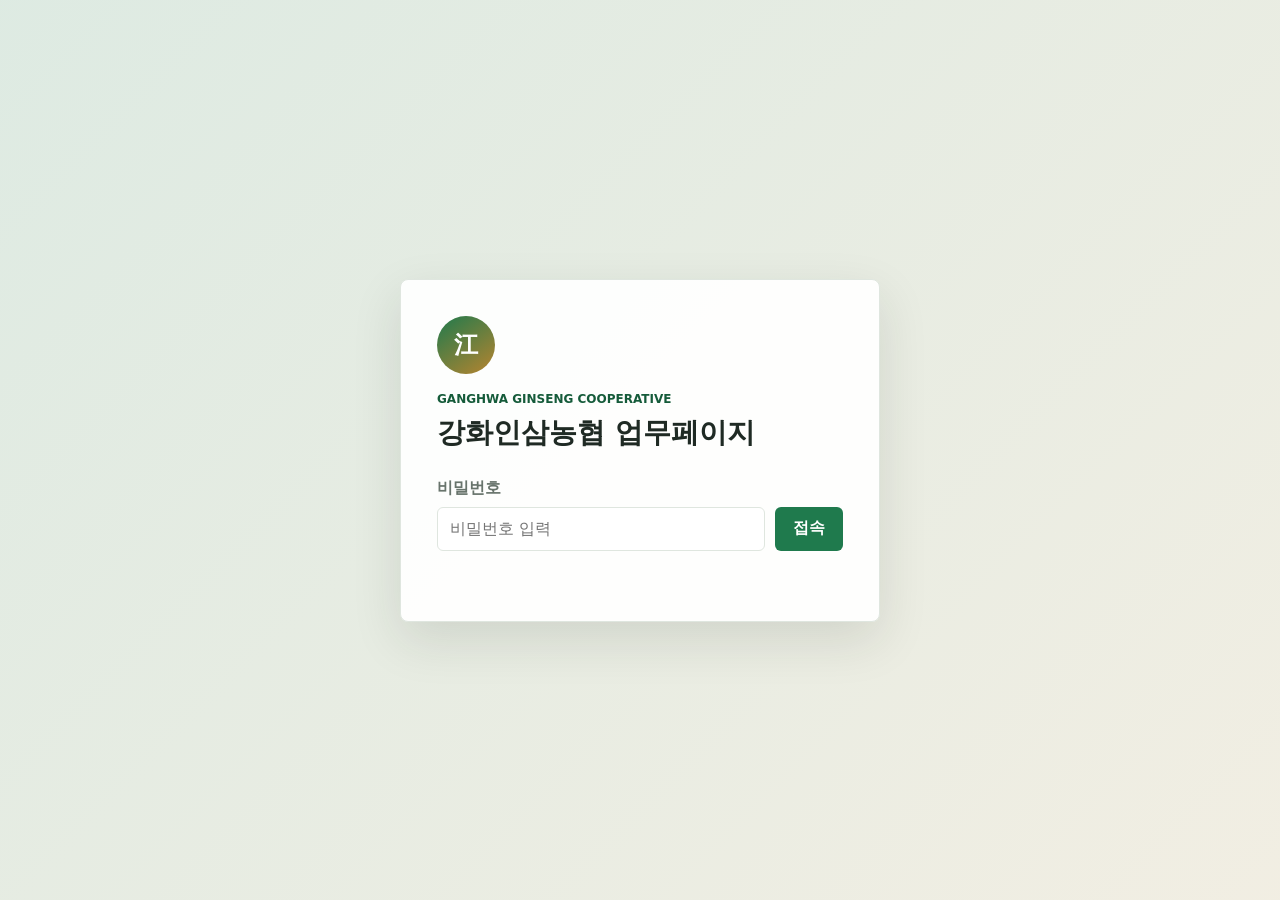
==== office/index.html @ 60619106 "Add ginseng information page" ====
<!doctype html>
<html lang="ko">
<head>
  <meta charset="utf-8">
  <meta name="viewport" content="width=device-width, initial-scale=1">
  <title>강화인삼농협 업무페이지</title>
  <link rel="stylesheet" href="styles.css">
</head>
<body>
  <main class="app-shell">
    <section id="loginScreen" class="login-screen" aria-labelledby="loginTitle">
      <div class="login-panel">
        <div class="brand-mark" aria-hidden="true">江</div>
        <p class="eyebrow">Ganghwa Ginseng Cooperative</p>
        <h1 id="loginTitle">강화인삼농협 업무페이지</h1>
        <form id="loginForm" class="login-form">
          <label for="passwordInput">비밀번호</label>
          <div class="password-row">
            <input id="passwordInput" type="password" autocomplete="current-password" placeholder="비밀번호 입력">
            <button type="submit">접속</button>
          </div>
          <p id="loginMessage" class="form-message" role="status"></p>
        </form>
      </div>
    </section>

    <section id="workspace" class="workspace" hidden>
      <aside class="sidebar">
        <div>
          <p class="eyebrow">업무 대시보드</p>
          <h2>강화인삼농협</h2>
        </div>
        <nav class="menu" aria-label="업무 메뉴">
          <button class="menu-button active" data-view="inventoryView" type="button">재고관리</button>
          <button class="menu-button" data-view="scheduleView" type="button">일정관리</button>
          <button class="menu-button" data-view="priceView" type="button">가격표</button>
          <button class="menu-button" data-view="ginsengInfoView" type="button">인삼정보</button>
          <button class="menu-button" data-view="marketView" type="button">인삼시세표</button>
        </nav>
        <button id="logoutButton" class="ghost-button" type="button">로그아웃</button>
      </aside>

      <section class="content">
        <header class="topbar">
          <div>
            <p class="eyebrow">오늘 업무</p>
            <h1 id="viewTitle">재고관리</h1>
          </div>
          <div class="status-chip" id="todayStamp"></div>
        </header>

        <section id="inventoryView" class="view active-view">
          <div class="section-head">
            <div>
              <h2>재고 현황</h2>
              <p>품목, 규격, 수량, 보관 위치를 빠르게 기록합니다.</p>
            </div>
            <button id="addInventoryButton" class="primary-button" type="button">추가</button>
          </div>
          <form id="inventoryForm" class="entry-grid">
            <input name="item" placeholder="품목명" required>
            <input name="grade" placeholder="규격/등급" required>
            <input name="quantity" type="number" min="0" step="1" placeholder="수량" required>
            <input name="location" placeholder="보관 위치">
          </form>
          <div class="table-wrap">
            <table>
              <thead>
                <tr><th>품목</th><th>규격</th><th>수량</th><th>위치</th><th></th></tr>
              </thead>
              <tbody id="inventoryRows"></tbody>
            </table>
          </div>
        </section>

        <section id="scheduleView" class="view">
          <div class="section-head">
            <div>
              <h2>일정관리</h2>
              <p>수매, 회의, 출고, 점검 일정을 한곳에 정리합니다.</p>
            </div>
            <button id="addScheduleButton" class="primary-button" type="button">추가</button>
          </div>
          <form id="scheduleForm" class="entry-grid schedule-grid">
            <input name="date" type="date" required>
            <input name="time" type="time">
            <input name="title" placeholder="일정명" required>
            <input name="owner" placeholder="담당자">
          </form>
          <div id="scheduleList" class="schedule-list"></div>
        </section>

        <section id="priceView" class="view">
          <div class="section-head">
            <div>
              <h2>가격표</h2>
              <p>매장 안내용 판매 가격을 관리합니다.</p>
            </div>
            <button id="addPriceButton" class="primary-button" type="button">추가</button>
          </div>
          <form id="priceForm" class="entry-grid">
            <input name="name" placeholder="상품명" required>
            <input name="unit" placeholder="단위" required>
            <input name="price" type="number" min="0" step="100" placeholder="가격" required>
            <input name="memo" placeholder="비고">
          </form>
          <div class="table-wrap">
            <table>
              <thead>
                <tr><th>상품</th><th>단위</th><th>가격</th><th>비고</th><th></th></tr>
              </thead>
              <tbody id="priceRows"></tbody>
            </table>
          </div>
        </section>

        <section id="marketView" class="view">
          <div class="section-head">
            <div>
              <h2>인삼시세표</h2>
              <p>인삼통 사이트 기준으로 매일 오전 8시 이후 갱신을 시도합니다.</p>
            </div>
            <button id="refreshMarketButton" class="primary-button" type="button">새로고침</button>
          </div>
          <div class="market-summary">
            <div>
              <span>최근 갱신</span>
              <strong id="marketUpdatedAt">-</strong>
            </div>
            <div>
              <span>다음 자동 갱신</span>
              <strong id="nextRefreshAt">-</strong>
            </div>
            <a class="external-link" href="https://insamtong.kr/" target="_blank" rel="noreferrer">인삼통 열기</a>
          </div>
          <div id="marketMessage" class="notice"></div>
          <div class="table-wrap">
            <table>
              <thead>
                <tr><th>구분</th><th>시세</th><th>출처</th></tr>
              </thead>
              <tbody id="marketRows"></tbody>
            </table>
          </div>
        </section>

        <section id="ginsengInfoView" class="view">
          <div class="section-head">
            <div>
              <h2>인삼정보</h2>
              <p>강화 인삼을 안내할 때 바로 참고할 수 있는 기본 정보입니다.</p>
            </div>
          </div>
          <div class="info-hero">
            <div>
              <span>Ganghwa Ginseng</span>
              <strong>강화 인삼은 서늘한 해풍과 배수가 좋은 토양 환경에서 재배되어 조직이 단단하고 향이 진한 편입니다.</strong>
            </div>
          </div>
          <div class="info-grid">
            <article class="info-card">
              <h3>인삼이란</h3>
              <p>인삼은 오랜 기간 뿌리를 키워 수확하는 약용 작물입니다. 사포닌 성분으로 알려진 진세노사이드를 포함하며, 선물용과 건강식품 원료로 널리 사용됩니다.</p>
            </article>
            <article class="info-card">
              <h3>주요 구분</h3>
              <p>밭에서 수확한 생뿌리는 수삼, 껍질을 벗기거나 말린 것은 백삼, 찌고 말리는 과정을 거친 것은 홍삼으로 구분합니다.</p>
            </article>
            <article class="info-card">
              <h3>보관 방법</h3>
              <p>수삼은 신문지나 키친타월로 감싸 냉장 보관하고, 장기 보관이 필요하면 세척 후 물기를 제거해 냉동 보관하는 편이 좋습니다.</p>
            </article>
            <article class="info-card">
              <h3>구매 참고</h3>
              <p>크기, 모양, 잔뿌리 상태, 흠집 여부, 향을 함께 확인합니다. 용도에 따라 선물용은 외관을, 달임용은 실속과 신선도를 우선해 안내합니다.</p>
            </article>
          </div>
          <div class="info-note">
            <strong>안내 문구</strong>
            <p>건강 관련 설명은 개인 상태에 따라 달라질 수 있으므로 치료 효과처럼 단정하지 말고, 섭취 중인 약이나 질환이 있는 경우 전문가 상담을 권합니다.</p>
          </div>
        </section>
      </section>
    </section>
  </main>

  <script src="app.js"></script>
</body>
</html>
---- office/styles.css ----
:root {
  --ink: #1f2a24;
  --muted: #68746c;
  --line: #dfe6df;
  --paper: #f8faf7;
  --panel: #ffffff;
  --green: #1f7a4d;
  --green-deep: #155b3a;
  --gold: #b7842f;
  --red: #a84932;
  --shadow: 0 18px 50px rgba(31, 42, 36, 0.12);
}

* {
  box-sizing: border-box;
}

[hidden] {
  display: none !important;
}

body {
  margin: 0;
  min-height: 100vh;
  color: var(--ink);
  font-family: "Malgun Gothic", "Apple SD Gothic Neo", system-ui, sans-serif;
  background:
    linear-gradient(135deg, rgba(31, 122, 77, 0.12), rgba(183, 132, 47, 0.10)),
    var(--paper);
}

button,
input {
  font: inherit;
}

button {
  cursor: pointer;
}

.app-shell {
  min-height: 100vh;
}

.login-screen {
  display: grid;
  min-height: 100vh;
  place-items: center;
  padding: 24px;
}

.login-panel {
  width: min(480px, 100%);
  padding: 36px;
  border: 1px solid var(--line);
  border-radius: 8px;
  background: rgba(255, 255, 255, 0.94);
  box-shadow: var(--shadow);
}

.brand-mark {
  display: grid;
  width: 58px;
  height: 58px;
  margin-bottom: 18px;
  place-items: center;
  border-radius: 50%;
  color: #fff;
  background: linear-gradient(145deg, var(--green), var(--gold));
  font-size: 24px;
  font-weight: 800;
}

.eyebrow {
  margin: 0 0 8px;
  color: var(--green-deep);
  font-size: 12px;
  font-weight: 800;
  letter-spacing: 0;
  text-transform: uppercase;
}

h1,
h2 {
  margin: 0;
  letter-spacing: 0;
}

.login-panel h1 {
  margin-bottom: 26px;
  font-size: 28px;
}

.login-form label {
  display: block;
  margin-bottom: 8px;
  color: var(--muted);
  font-weight: 700;
}

.password-row {
  display: flex;
  gap: 10px;
}

input {
  width: 100%;
  min-height: 44px;
  border: 1px solid var(--line);
  border-radius: 6px;
  padding: 0 12px;
  color: var(--ink);
  background: #fff;
}

input:focus {
  border-color: var(--green);
  outline: 3px solid rgba(31, 122, 77, 0.14);
}

.password-row button,
.primary-button {
  min-height: 44px;
  border: 0;
  border-radius: 6px;
  padding: 0 18px;
  color: #fff;
  background: var(--green);
  font-weight: 800;
  white-space: nowrap;
}

.password-row button:hover,
.primary-button:hover {
  background: var(--green-deep);
}

.form-message {
  min-height: 22px;
  margin: 12px 0 0;
  color: var(--red);
  font-weight: 700;
}

.workspace {
  display: grid;
  min-height: 100vh;
  grid-template-columns: 260px 1fr;
}

.sidebar {
  display: flex;
  min-height: 100vh;
  flex-direction: column;
  gap: 28px;
  border-right: 1px solid var(--line);
  padding: 28px 18px;
  background: #fff;
}

.sidebar h2 {
  font-size: 22px;
}

.menu {
  display: grid;
  gap: 8px;
}

.menu-button,
.ghost-button {
  min-height: 44px;
  border: 1px solid transparent;
  border-radius: 6px;
  padding: 0 14px;
  color: var(--ink);
  background: transparent;
  text-align: left;
  font-weight: 800;
}

.menu-button:hover,
.menu-button.active {
  border-color: rgba(31, 122, 77, 0.18);
  color: var(--green-deep);
  background: rgba(31, 122, 77, 0.08);
}

.ghost-button {
  margin-top: auto;
  border-color: var(--line);
  text-align: center;
}

.content {
  min-width: 0;
  padding: 28px;
}

.topbar {
  display: flex;
  align-items: center;
  justify-content: space-between;
  gap: 18px;
  margin-bottom: 24px;
}

.topbar h1 {
  font-size: 30px;
}

.status-chip {
  border: 1px solid var(--line);
  border-radius: 999px;
  padding: 10px 14px;
  background: #fff;
  color: var(--muted);
  font-weight: 800;
}

.view {
  display: none;
}

.active-view {
  display: block;
}

.section-head {
  display: flex;
  align-items: end;
  justify-content: space-between;
  gap: 18px;
  margin-bottom: 16px;
}

.section-head h2 {
  margin-bottom: 6px;
  font-size: 22px;
}

.section-head p {
  margin: 0;
  color: var(--muted);
}

.entry-grid {
  display: grid;
  grid-template-columns: 1.3fr 1fr 0.7fr 1fr;
  gap: 10px;
  margin-bottom: 16px;
}

.schedule-grid {
  grid-template-columns: 0.8fr 0.6fr 1.5fr 1fr;
}

.table-wrap {
  overflow: auto;
  border: 1px solid var(--line);
  border-radius: 8px;
  background: #fff;
}

table {
  width: 100%;
  border-collapse: collapse;
  min-width: 620px;
}

th,
td {
  border-bottom: 1px solid var(--line);
  padding: 14px 16px;
  text-align: left;
  vertical-align: middle;
}

th {
  color: var(--muted);
  background: #f4f7f4;
  font-size: 13px;
}

tr:last-child td {
  border-bottom: 0;
}

.delete-button {
  border: 1px solid rgba(168, 73, 50, 0.22);
  border-radius: 6px;
  padding: 7px 10px;
  color: var(--red);
  background: #fff8f6;
  font-weight: 800;
}

.schedule-list {
  display: grid;
  gap: 10px;
}

.schedule-item {
  display: grid;
  grid-template-columns: 150px 1fr auto;
  gap: 14px;
  align-items: center;
  border: 1px solid var(--line);
  border-radius: 8px;
  padding: 14px 16px;
  background: #fff;
}

.schedule-date {
  color: var(--green-deep);
  font-weight: 900;
}

.schedule-title {
  font-weight: 900;
}

.schedule-owner {
  color: var(--muted);
  font-size: 14px;
}

.market-summary {
  display: grid;
  grid-template-columns: repeat(3, minmax(0, 1fr));
  gap: 12px;
  margin-bottom: 12px;
}

.market-summary > div,
.external-link,
.notice {
  border: 1px solid var(--line);
  border-radius: 8px;
  padding: 14px 16px;
  background: #fff;
}

.market-summary span {
  display: block;
  margin-bottom: 6px;
  color: var(--muted);
  font-size: 13px;
  font-weight: 800;
}

.market-summary strong {
  font-size: 16px;
}

.external-link {
  display: grid;
  place-items: center;
  color: var(--green-deep);
  font-weight: 900;
  text-decoration: none;
}

.notice {
  margin-bottom: 12px;
  color: var(--muted);
  line-height: 1.5;
}

.info-hero {
  margin-bottom: 14px;
  border: 1px solid rgba(31, 122, 77, 0.18);
  border-radius: 8px;
  padding: 22px;
  background:
    linear-gradient(135deg, rgba(31, 122, 77, 0.10), rgba(183, 132, 47, 0.13)),
    #fff;
}

.info-hero span {
  display: block;
  margin-bottom: 8px;
  color: var(--gold);
  font-size: 13px;
  font-weight: 900;
}

.info-hero strong {
  display: block;
  max-width: 860px;
  font-size: 22px;
  line-height: 1.45;
}

.info-grid {
  display: grid;
  grid-template-columns: repeat(2, minmax(0, 1fr));
  gap: 12px;
}

.info-card,
.info-note {
  border: 1px solid var(--line);
  border-radius: 8px;
  padding: 18px;
  background: #fff;
}

.info-card h3 {
  margin: 0 0 10px;
  font-size: 17px;
}

.info-card p,
.info-note p {
  margin: 0;
  color: var(--muted);
  line-height: 1.65;
}

.info-note {
  margin-top: 12px;
  border-color: rgba(183, 132, 47, 0.26);
  background: #fffdf8;
}

.info-note strong {
  display: block;
  margin-bottom: 8px;
  color: var(--gold);
}

.empty-state {
  color: var(--muted);
}

@media (max-width: 860px) {
  .workspace {
    grid-template-columns: 1fr;
  }

  .sidebar {
    min-height: auto;
    border-right: 0;
    border-bottom: 1px solid var(--line);
  }

  .menu {
    grid-template-columns: repeat(2, minmax(0, 1fr));
  }

  .content {
    padding: 20px;
  }

  .topbar,
  .section-head {
    align-items: stretch;
    flex-direction: column;
  }

  .entry-grid,
  .schedule-grid,
  .market-summary,
  .info-grid {
    grid-template-columns: 1fr;
  }

  .schedule-item {
    grid-template-columns: 1fr;
  }
}

@media (max-width: 520px) {
  .login-panel {
    padding: 24px;
  }

  .password-row {
    flex-direction: column;
  }

  .menu {
    grid-template-columns: 1fr;
  }
}
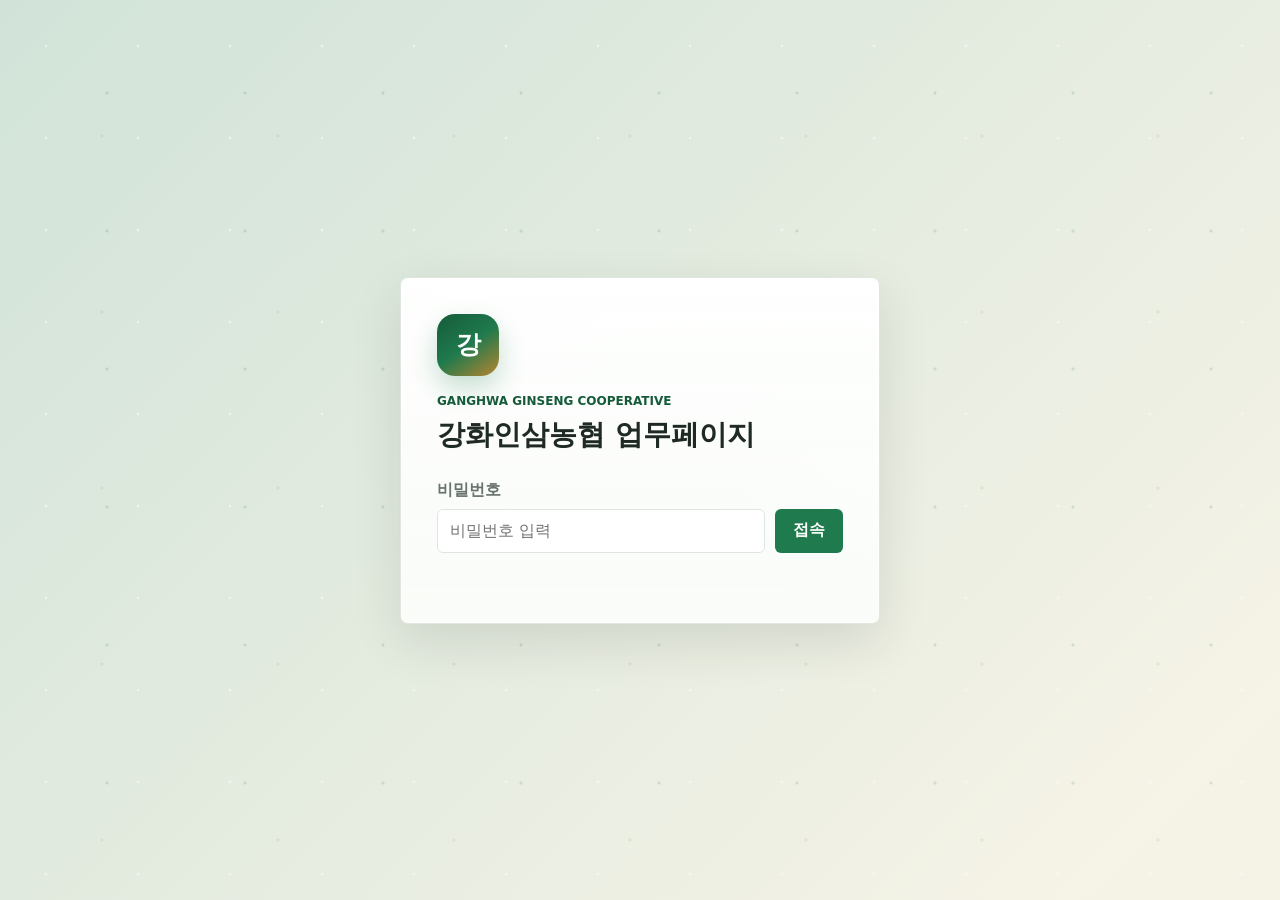
==== commit d179a43e: "Refresh office page visual design" ====
--- a/office/index.html
+++ b/office/index.html
@@ -8,9 +8,10 @@
 </head>
 <body>
   <main class="app-shell">
+    <div class="ambient-particles" aria-hidden="true"></div>
     <section id="loginScreen" class="login-screen" aria-labelledby="loginTitle">
       <div class="login-panel">
-        <div class="brand-mark" aria-hidden="true">江</div>
+        <div class="brand-mark" aria-hidden="true">강</div>
         <p class="eyebrow">Ganghwa Ginseng Cooperative</p>
         <h1 id="loginTitle">강화인삼농협 업무페이지</h1>
         <form id="loginForm" class="login-form">
@@ -26,13 +27,17 @@
 
     <section id="workspace" class="workspace" hidden>
       <aside class="sidebar">
-        <div>
-          <p class="eyebrow">업무 대시보드</p>
-          <h2>강화인삼농협</h2>
+        <div class="sidebar-brand">
+          <div class="brand-mark compact" aria-hidden="true">강</div>
+          <div>
+            <p class="eyebrow">업무 대시보드</p>
+            <h2>강화인삼농협</h2>
+          </div>
         </div>
         <nav class="menu" aria-label="업무 메뉴">
           <button class="menu-button active" data-view="inventoryView" type="button">재고관리</button>
           <button class="menu-button" data-view="scheduleView" type="button">일정관리</button>
+          <button class="menu-button" data-view="memoView" type="button">메모</button>
           <button class="menu-button" data-view="priceView" type="button">가격표</button>
           <button class="menu-button" data-view="ginsengInfoView" type="button">인삼정보</button>
           <button class="menu-button" data-view="marketView" type="button">인삼시세표</button>
@@ -90,6 +95,42 @@
           <div id="scheduleList" class="schedule-list"></div>
         </section>
 
+        <section id="memoView" class="view">
+          <div class="section-head">
+            <div>
+              <h2>날짜별 메모</h2>
+              <p>날짜별 업무 내용, 특이사항, 전달사항을 저장하고 다시 확인합니다.</p>
+            </div>
+            <div class="section-actions">
+              <button id="voiceMemoButton" class="secondary-button" type="button">음성 입력</button>
+              <button id="saveMemoButton" class="primary-button" type="button">저장</button>
+            </div>
+          </div>
+          <div class="voice-notice">
+            <strong>음성 메모</strong>
+            <span>마이크 권한을 허용한 뒤 말하면 메모 입력칸에 자동으로 기록됩니다.</span>
+          </div>
+          <div class="memo-layout">
+            <section class="memo-editor" aria-label="메모 작성">
+              <div class="memo-date-row">
+                <label for="memoDate">메모 날짜</label>
+                <input id="memoDate" type="date">
+              </div>
+              <textarea id="memoText" rows="12" placeholder="오늘의 업무 메모를 입력하세요. 예: 입고 특이사항, 고객 요청, 가격 변동 확인, 전달할 내용"></textarea>
+              <div class="memo-actions">
+                <span id="memoStatus" class="memo-status">저장된 메모를 날짜별로 관리할 수 있습니다.</span>
+                <div class="memo-button-row">
+                  <button id="deleteMemoButton" class="delete-button" type="button">현재 날짜 메모 삭제</button>
+                </div>
+              </div>
+            </section>
+            <aside class="memo-list-panel" aria-label="저장된 메모 목록">
+              <h3>저장된 날짜</h3>
+              <div id="memoList" class="memo-list"></div>
+            </aside>
+          </div>
+        </section>
+
         <section id="priceView" class="view">
           <div class="section-head">
             <div>
--- a/office/styles.css
+++ b/office/styles.css
@@ -6,7 +6,9 @@
   --panel: #ffffff;
   --green: #1f7a4d;
   --green-deep: #155b3a;
+  --green-soft: #77a95e;
   --gold: #b7842f;
+  --gold-soft: #e3c16f;
   --red: #a84932;
   --shadow: 0 18px 50px rgba(31, 42, 36, 0.12);
 }
@@ -25,8 +27,11 @@
   color: var(--ink);
   font-family: "Malgun Gothic", "Apple SD Gothic Neo", system-ui, sans-serif;
   background:
-    linear-gradient(135deg, rgba(31, 122, 77, 0.12), rgba(183, 132, 47, 0.10)),
+    linear-gradient(135deg, rgba(31, 122, 77, 0.18), rgba(227, 193, 111, 0.12), rgba(119, 169, 94, 0.15)),
     var(--paper);
+  background-size: 180% 180%;
+  animation: pageGradient 16s ease-in-out infinite;
+  overflow-x: hidden;
 }
 
 button,
@@ -39,7 +44,24 @@
 }
 
 .app-shell {
+  position: relative;
   min-height: 100vh;
+  isolation: isolate;
+}
+
+.ambient-particles {
+  position: fixed;
+  inset: 0;
+  z-index: -1;
+  pointer-events: none;
+  opacity: 0.62;
+  background-image:
+    radial-gradient(circle, rgba(255, 255, 255, 0.72) 0 1px, transparent 1.8px),
+    radial-gradient(circle, rgba(31, 122, 77, 0.26) 0 1px, transparent 2px),
+    radial-gradient(circle, rgba(183, 132, 47, 0.24) 0 1px, transparent 2px);
+  background-position: 0 0, 38px 24px, 14px 48px;
+  background-size: 92px 92px, 138px 138px, 176px 176px;
+  animation: particleDrift 24s linear infinite;
 }
 
 .login-screen {
@@ -47,6 +69,7 @@
   min-height: 100vh;
   place-items: center;
   padding: 24px;
+  animation: fadeIn 0.7s ease-out both;
 }
 
 .login-panel {
@@ -54,21 +77,32 @@
   padding: 36px;
   border: 1px solid var(--line);
   border-radius: 8px;
-  background: rgba(255, 255, 255, 0.94);
-  box-shadow: var(--shadow);
+  background: linear-gradient(180deg, rgba(255, 255, 255, 0.96), rgba(250, 253, 249, 0.94));
+  box-shadow: var(--shadow), 0 0 0 1px rgba(255, 255, 255, 0.55) inset;
+  animation: panelRise 0.6s ease-out both;
 }
 
 .brand-mark {
   display: grid;
-  width: 58px;
-  height: 58px;
+  width: 62px;
+  height: 62px;
   margin-bottom: 18px;
   place-items: center;
-  border-radius: 50%;
+  border-radius: 18px;
   color: #fff;
-  background: linear-gradient(145deg, var(--green), var(--gold));
-  font-size: 24px;
+  background: linear-gradient(145deg, var(--green-deep), var(--green), var(--gold));
+  box-shadow: 0 12px 26px rgba(31, 122, 77, 0.24);
+  font-size: 25px;
   font-weight: 800;
+}
+
+.brand-mark.compact {
+  width: 44px;
+  height: 44px;
+  flex: 0 0 auto;
+  margin: 0;
+  border-radius: 13px;
+  font-size: 19px;
 }
 
 .eyebrow {
@@ -113,13 +147,31 @@
   background: #fff;
 }
 
+textarea {
+  width: 100%;
+  resize: vertical;
+  border: 1px solid var(--line);
+  border-radius: 6px;
+  padding: 14px;
+  color: var(--ink);
+  background: #fff;
+  font: inherit;
+  line-height: 1.6;
+}
+
 input:focus {
   border-color: var(--green);
   outline: 3px solid rgba(31, 122, 77, 0.14);
 }
 
+textarea:focus {
+  border-color: var(--green);
+  outline: 3px solid rgba(31, 122, 77, 0.14);
+}
+
 .password-row button,
-.primary-button {
+.primary-button,
+.secondary-button {
   min-height: 44px;
   border: 0;
   border-radius: 6px;
@@ -130,9 +182,31 @@
   white-space: nowrap;
 }
 
+.secondary-button {
+  border: 1px solid rgba(31, 122, 77, 0.22);
+  color: var(--green-deep);
+  background: #f5fbf7;
+}
+
+.secondary-button.listening {
+  border-color: rgba(168, 73, 50, 0.28);
+  color: var(--red);
+  background: #fff8f6;
+}
+
+.secondary-button:disabled {
+  cursor: not-allowed;
+  color: var(--muted);
+  background: #f3f4f3;
+}
+
 .password-row button:hover,
 .primary-button:hover {
   background: var(--green-deep);
+}
+
+.secondary-button:not(:disabled):hover {
+  background: rgba(31, 122, 77, 0.10);
 }
 
 .form-message {
@@ -146,6 +220,7 @@
   display: grid;
   min-height: 100vh;
   grid-template-columns: 260px 1fr;
+  animation: fadeIn 0.45s ease-out both;
 }
 
 .sidebar {
@@ -155,7 +230,14 @@
   gap: 28px;
   border-right: 1px solid var(--line);
   padding: 28px 18px;
-  background: #fff;
+  background: rgba(255, 255, 255, 0.92);
+  backdrop-filter: blur(12px);
+}
+
+.sidebar-brand {
+  display: flex;
+  align-items: center;
+  gap: 12px;
 }
 
 .sidebar h2 {
@@ -195,6 +277,7 @@
 .content {
   min-width: 0;
   padding: 28px;
+  animation: panelRise 0.48s ease-out both;
 }
 
 .topbar {
@@ -242,6 +325,13 @@
 .section-head p {
   margin: 0;
   color: var(--muted);
+}
+
+.section-actions {
+  display: flex;
+  flex-wrap: wrap;
+  gap: 8px;
+  justify-content: flex-end;
 }
 
 .entry-grid {
@@ -323,6 +413,123 @@
 .schedule-owner {
   color: var(--muted);
   font-size: 14px;
+}
+
+.memo-layout {
+  display: grid;
+  grid-template-columns: minmax(0, 1fr) 320px;
+  gap: 14px;
+  align-items: start;
+}
+
+.voice-notice {
+  display: flex;
+  align-items: center;
+  gap: 10px;
+  margin-bottom: 12px;
+  border: 1px solid rgba(31, 122, 77, 0.18);
+  border-radius: 8px;
+  padding: 12px 14px;
+  background: rgba(31, 122, 77, 0.07);
+  color: var(--muted);
+  line-height: 1.45;
+}
+
+.voice-notice strong {
+  color: var(--green-deep);
+  white-space: nowrap;
+}
+
+.memo-editor,
+.memo-list-panel {
+  border: 1px solid var(--line);
+  border-radius: 8px;
+  padding: 16px;
+  background: #fff;
+}
+
+.memo-date-row {
+  display: grid;
+  grid-template-columns: 110px minmax(180px, 260px);
+  gap: 10px;
+  align-items: center;
+  margin-bottom: 12px;
+}
+
+.memo-date-row label,
+.memo-list-panel h3 {
+  color: var(--muted);
+  font-size: 14px;
+  font-weight: 900;
+}
+
+.memo-list-panel h3 {
+  margin: 0 0 12px;
+}
+
+.memo-actions {
+  display: flex;
+  align-items: center;
+  justify-content: space-between;
+  gap: 12px;
+  margin-top: 12px;
+}
+
+.memo-button-row {
+  display: flex;
+  flex-wrap: wrap;
+  gap: 8px;
+  justify-content: flex-end;
+}
+
+.memo-status {
+  color: var(--muted);
+  font-size: 14px;
+  font-weight: 800;
+  line-height: 1.45;
+}
+
+.memo-list {
+  display: grid;
+  gap: 8px;
+}
+
+.memo-list-item {
+  width: 100%;
+  border: 1px solid var(--line);
+  border-radius: 6px;
+  padding: 12px;
+  background: #fbfdfb;
+  color: var(--ink);
+  text-align: left;
+}
+
+.memo-list-item:hover {
+  border-color: rgba(31, 122, 77, 0.24);
+  background: rgba(31, 122, 77, 0.07);
+}
+
+.memo-list-item strong,
+.memo-list-item span {
+  display: block;
+}
+
+.memo-list-item strong {
+  margin-bottom: 5px;
+  color: var(--green-deep);
+  font-size: 14px;
+}
+
+.memo-list-item span {
+  color: var(--muted);
+  font-size: 13px;
+  line-height: 1.45;
+}
+
+.memo-empty {
+  border: 1px dashed var(--line);
+  border-radius: 6px;
+  padding: 14px;
 }
 
 .market-summary {
@@ -459,10 +666,24 @@
     flex-direction: column;
   }
 
+  .section-actions {
+    justify-content: flex-start;
+  }
+
   .entry-grid,
   .schedule-grid,
   .market-summary,
-  .info-grid {
+  .info-grid,
+  .memo-layout {
+    grid-template-columns: 1fr;
+  }
+
+  .memo-actions,
+  .memo-button-row,
+  .voice-notice,
+  .memo-date-row {
+    align-items: stretch;
+    flex-direction: column;
     grid-template-columns: 1fr;
   }
 
@@ -484,3 +705,54 @@
     grid-template-columns: 1fr;
   }
 }
+
+@media (prefers-reduced-motion: reduce) {
+  *,
+  *::before,
+  *::after {
+    animation-duration: 0.001ms !important;
+    animation-iteration-count: 1 !important;
+    scroll-behavior: auto !important;
+  }
+}
+
+@keyframes pageGradient {
+  0% {
+    background-position: 0% 50%;
+  }
+  50% {
+    background-position: 100% 50%;
+  }
+  100% {
+    background-position: 0% 50%;
+  }
+}
+
+@keyframes particleDrift {
+  from {
+    transform: translate3d(0, 0, 0);
+  }
+  to {
+    transform: translate3d(-92px, -138px, 0);
+  }
+}
+
+@keyframes fadeIn {
+  from {
+    opacity: 0;
+  }
+  to {
+    opacity: 1;
+  }
+}
+
+@keyframes panelRise {
+  from {
+    opacity: 0;
+    transform: translateY(12px);
+  }
+  to {
+    opacity: 1;
+    transform: translateY(0);
+  }
+}
